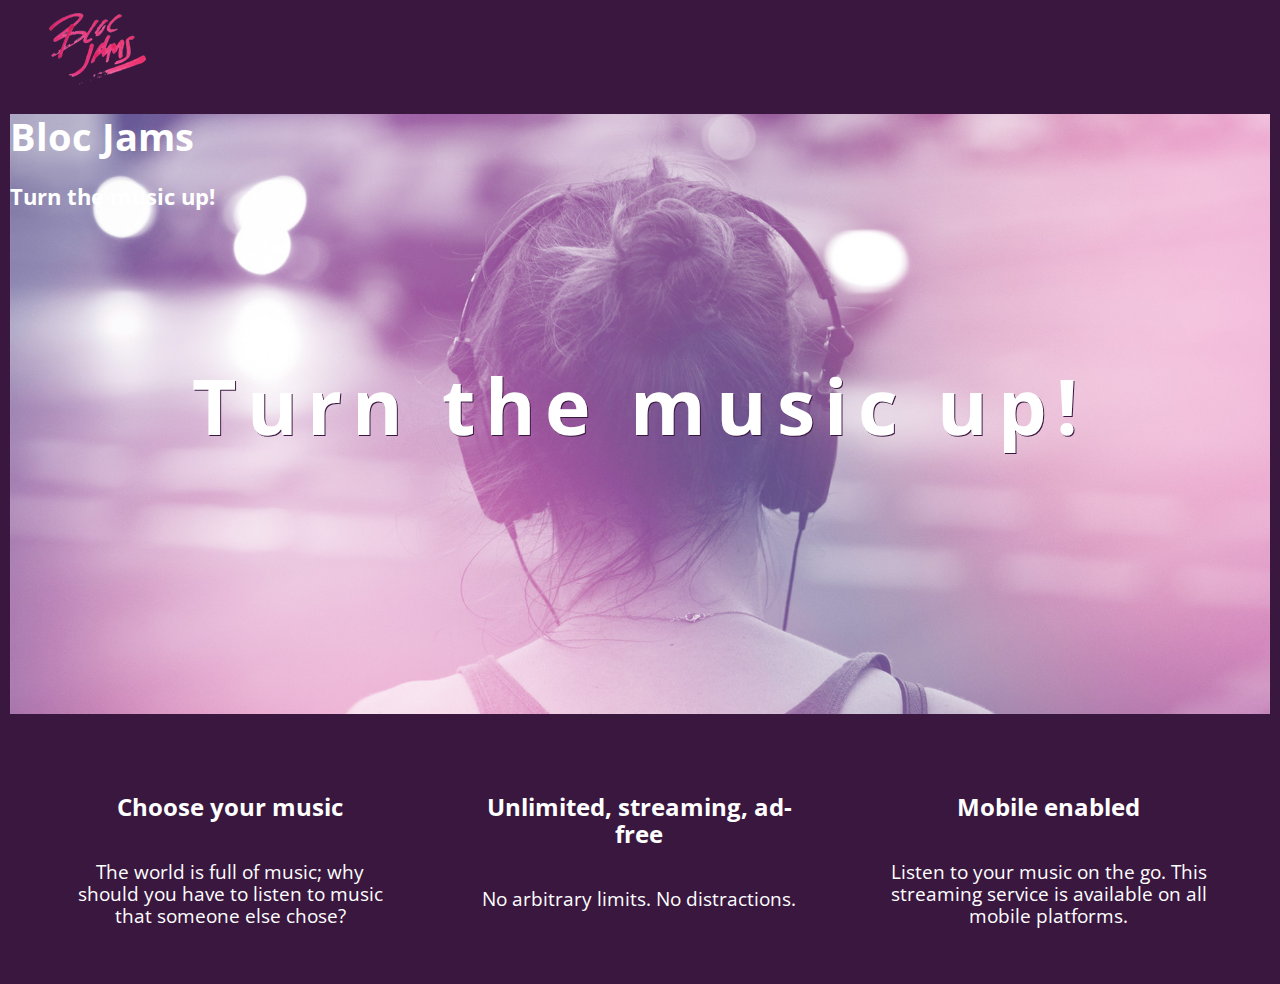
==== index.html @ f128c245 "Checkpoint 4 responsiveness: completed" ====
<!DOCTYPE html>
 <html>
     <head>
         <title>Bloc Jams</title>
         <meta name="viewport" content="width=device-width, initial-scale=1">
         <link rel="stylesheet" type="text/css" href="http://fonts.googleapis.com/css?family=Open+Sans:400,800,600,700,300">
         <link rel="stylesheet" type="text/css" href="http://code.ionicframework.com/ionicons/2.0.1/css/ionicons.min.css">
         <link rel="stylesheet" type="text/css" href="styles/normalize.css">
         <link rel="stylesheet" type="text/css" href="styles/main.css">
         <link rel="stylesheet" type="text/css" href="styles/landing.css">
     </head>
     <body class="landing">
         <nav class="navbar"> <!-- navigation bar -->
             <img src="assets/images/bloc_jams_logo.png"    alt="bloc jams logo"    class="logo"
         </nav>
         <section class="hero-content"> <!-- hero content -->
             <h1>Bloc Jams</h1>
             <h3>Turn the music up!</h3>
             <h1 class="hero-title">Turn the music up!</h1>
         </section>
         <section class="selling-points container"> <!-- selling points -->
             <div class="point column third">
                 <span class="ion-music-note"></span>
                 <h5 class="point-title">Choose your music</h5>
                 <p class="point-description">The world is full of music; why should you have to listen to music that someone else chose?</p>
             </div>
             <div class="point column third">
                 <span class="ion-radio-waves"></span>
                 <h5 class="point-title">Unlimited, streaming, ad-free</h5>
                 <p class="point-description">No arbitrary limits. No distractions.</p>
             </div>
             <div class="point column third">
                 <span class="ion-iphone"></span>
                 <h5 class="point-title">Mobile enabled</h5>
                 <p class="point-description">Listen to your music on the go. This streaming service is available on all mobile platforms.</p>
             </div>
         </section>
     </body>
 </html>
---- styles/main.css ----
*, *::before, *::after {
    -moz-box-sizing: border-box;
    -webkit-box-sizing: border-box;
    box-sizing: border-box;
}

html {
    height: 100%; /* makes sure our HTML takes up 100% of the browser window */
    font-size: 100%;
}

body {
    font-family: 'Open Sans';   /* sets our font to the "Open Sans" typeface */
    color: white;               /* sets the text color to white */
    min-height: 100%;           /* says the height of the body must be, at minimum, 100% of the window */
}

.navbar {
    padding: 0.5rem;
    background-color: rbg(101,18,95);
}

.navbar .logo {
    position: relative; /* positioning will be explained in a resource */
    left: 2rem;
}

.container {
    margin: 0 auto;
    max-width: 64rem;
}

/* Medium and small screens (640px) */
@media (min-width: 640px) {
    html { font-size: 112%; }
    
    .column {
        float: left;
        padding-left: 1rem;
        padding-right: 1rem;
    }
    
    .column.full { width: 100%; }
    .column.two-thirds { width: 66.7%; }
    .column.half { width: 50%; }
    .column.third { width: 33.3%; }
    .column.fourth { width: 25%; }
    .column.flow-opposite { float: right; }
}

/* Large screens (1024px) */
@media (min-width: 1024px) {
    html { font-size: 120%; }
    /* Style information will go here */
}
---- styles/landing.css ----
body.landing {
    background-color: rgb(58,23,63);    /* sets the background color to an RBG value (see below) */
}

.hero-content {
    position: relative; /* positioning will be explained in a resource */
    min-height: 600px;  /* hero content element must be _at least_ 600 pixels */
    background-image: url(../assets/images/bloc_jams_bg.jpg);
    background-repeat: no-repeat;
    background-position: center center;
    background-size: cover;
}

.hero-content .hero-title {
    position: absolute;             /* positioning will be explained in a resource */
    top: 40%;                       /* positioning will be explained in a resource */
    -webkit-transform: translateY(-50%);
    -moz-transform: translateY(-50%);
    -ms-transform: translateY(-50%);
    transform: translateY(-50%);
    width: 100%;                    /* makes sure the title inhabits the full width of its container */
    text-align: center;             /* aligns text in the horizontal center of the element */
    font-size: 4rem;                /* specifies the size of the font in the root em units */
    font-weight: 300:               /* makes the font thinner or lighter weight */
    text-transform: uppercase;      /* transforms the text to be all uppercase lettering */
    letter-spacing: 0.5rem;         /* puts 0.5 root ems worth of space between each letter */
    text-shadow: 1px 1px 0px rgb(58,23,63); /* creates a shadow underneath the text for readability over the image */
}

.selling-points {
    position: relative;
}

.point {
    position: relative;
    padding: 2rem;
    text-align: center;
}

.point .point-title {
    font-size: 1.25rem;
}

.ion-music-note,
.ion-radio-waves,
.ion-iphone {
    color: rgb(233,50,117);
    font-size: 5rem;
}
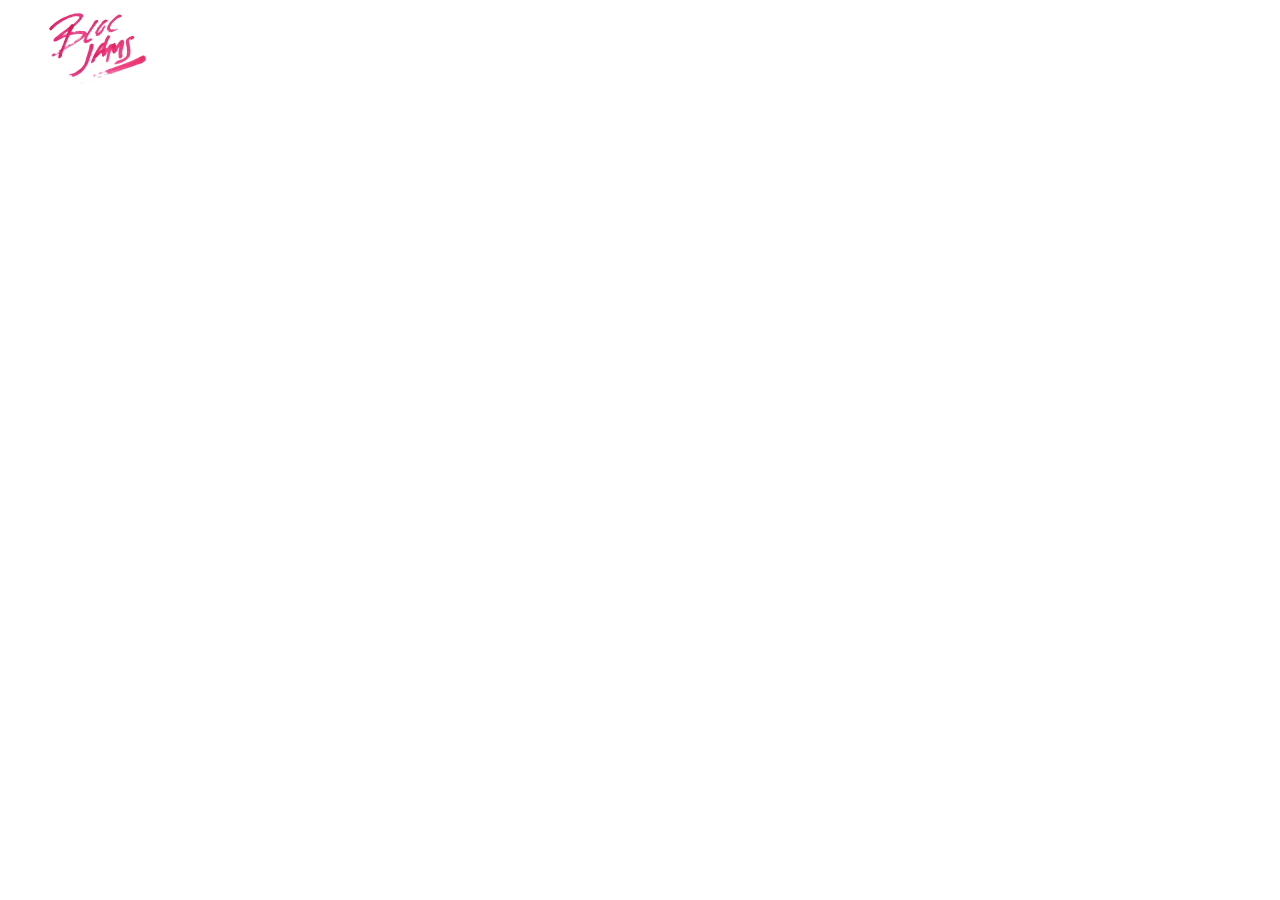
==== commit 29aadd1a: "Checkpoint 3 styles: completed index.html update" ====
--- a/index.html
+++ b/index.html
@@ -2,34 +2,30 @@
  <html>
      <head>
          <title>Bloc Jams</title>
-         <meta name="viewport" content="width=device-width, initial-scale=1">
          <link rel="stylesheet" type="text/css" href="http://fonts.googleapis.com/css?family=Open+Sans:400,800,600,700,300">
          <link rel="stylesheet" type="text/css" href="http://code.ionicframework.com/ionicons/2.0.1/css/ionicons.min.css">
          <link rel="stylesheet" type="text/css" href="styles/normalize.css">
          <link rel="stylesheet" type="text/css" href="styles/main.css">
-         <link rel="stylesheet" type="text/css" href="styles/landing.css">
      </head>
      <body class="landing">
          <nav class="navbar"> <!-- navigation bar -->
-             <img src="assets/images/bloc_jams_logo.png"    alt="bloc jams logo"    class="logo"
+             <img src="assets/images/bloc_jams_logo.png"    alt="bloc jams logo"    class="logo">
          </nav>
          <section class="hero-content"> <!-- hero content -->
-             <h1>Bloc Jams</h1>
-             <h3>Turn the music up!</h3>
              <h1 class="hero-title">Turn the music up!</h1>
          </section>
-         <section class="selling-points container"> <!-- selling points -->
-             <div class="point column third">
+         <section class="selling-points"> <!-- selling points -->
+             <div class="point">
                  <span class="ion-music-note"></span>
                  <h5 class="point-title">Choose your music</h5>
                  <p class="point-description">The world is full of music; why should you have to listen to music that someone else chose?</p>
              </div>
-             <div class="point column third">
+             <div class="point">
                  <span class="ion-radio-waves"></span>
                  <h5 class="point-title">Unlimited, streaming, ad-free</h5>
                  <p class="point-description">No arbitrary limits. No distractions.</p>
              </div>
-             <div class="point column third">
+             <div class="point">
                  <span class="ion-iphone"></span>
                  <h5 class="point-title">Mobile enabled</h5>
                  <p class="point-description">Listen to your music on the go. This streaming service is available on all mobile platforms.</p>
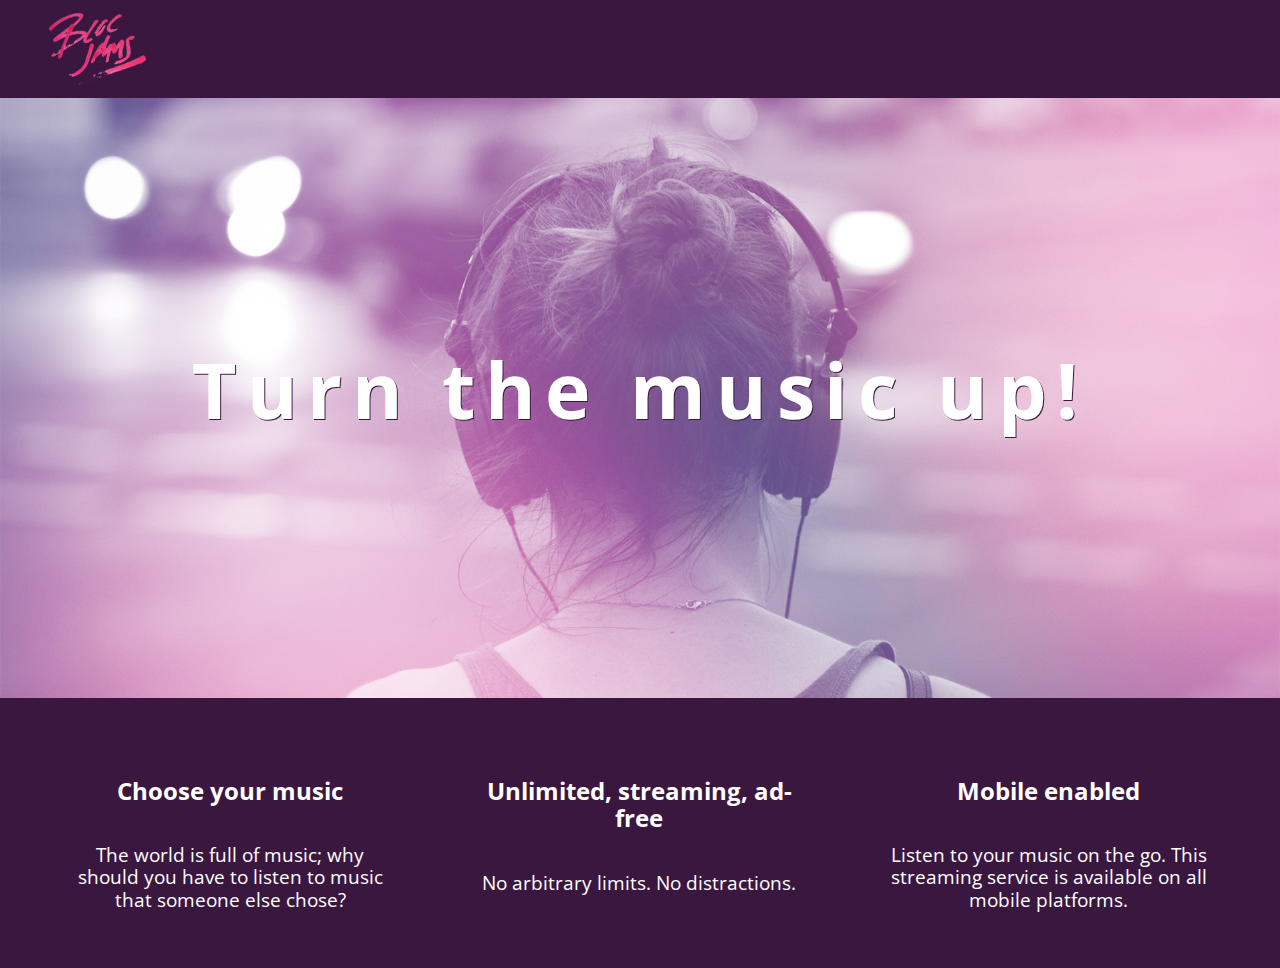
==== commit c0846e6e: "Merge branch 'checkpoint-3-styles' corrected img and h1 tags and remove h3 tag" ====
--- a/index.html
+++ b/index.html
@@ -2,10 +2,12 @@
  <html>
      <head>
          <title>Bloc Jams</title>
+         <meta name="viewport" content="width=device-width, initial-scale=1">
          <link rel="stylesheet" type="text/css" href="http://fonts.googleapis.com/css?family=Open+Sans:400,800,600,700,300">
          <link rel="stylesheet" type="text/css" href="http://code.ionicframework.com/ionicons/2.0.1/css/ionicons.min.css">
          <link rel="stylesheet" type="text/css" href="styles/normalize.css">
          <link rel="stylesheet" type="text/css" href="styles/main.css">
+         <link rel="stylesheet" type="text/css" href="styles/landing.css">
      </head>
      <body class="landing">
          <nav class="navbar"> <!-- navigation bar -->
@@ -14,18 +16,18 @@
          <section class="hero-content"> <!-- hero content -->
              <h1 class="hero-title">Turn the music up!</h1>
          </section>
-         <section class="selling-points"> <!-- selling points -->
-             <div class="point">
+         <section class="selling-points container"> <!-- selling points -->
+             <div class="point column third">
                  <span class="ion-music-note"></span>
                  <h5 class="point-title">Choose your music</h5>
                  <p class="point-description">The world is full of music; why should you have to listen to music that someone else chose?</p>
              </div>
-             <div class="point">
+             <div class="point column third">
                  <span class="ion-radio-waves"></span>
                  <h5 class="point-title">Unlimited, streaming, ad-free</h5>
                  <p class="point-description">No arbitrary limits. No distractions.</p>
              </div>
-             <div class="point">
+             <div class="point column third">
                  <span class="ion-iphone"></span>
                  <h5 class="point-title">Mobile enabled</h5>
                  <p class="point-description">Listen to your music on the go. This streaming service is available on all mobile platforms.</p>
--- a/styles/landing.css
+++ b/styles/landing.css
@@ -0,0 +1,49 @@
+body.landing {
+    background-color: rgb(58,23,63);    /* sets the background color to an RBG value (see below) */
+}
+
+.hero-content {
+    position: relative; /* positioning will be explained in a resource */
+    min-height: 600px;  /* hero content element must be _at least_ 600 pixels */
+    background-image: url(../assets/images/bloc_jams_bg.jpg);
+    background-repeat: no-repeat;
+    background-position: center center;
+    background-size: cover;
+}
+
+.hero-content .hero-title {
+    position: absolute;             /* positioning will be explained in a resource */
+    top: 40%;                       /* positioning will be explained in a resource */
+    -webkit-transform: translateY(-50%);
+    -moz-transform: translateY(-50%);
+    -ms-transform: translateY(-50%);
+    transform: translateY(-50%);
+    width: 100%;                    /* makes sure the title inhabits the full width of its container */
+    text-align: center;             /* aligns text in the horizontal center of the element */
+    font-size: 4rem;                /* specifies the size of the font in the root em units */
+    font-weight: 300:               /* makes the font thinner or lighter weight */
+    text-transform: uppercase;      /* transforms the text to be all uppercase lettering */
+    letter-spacing: 0.5rem;         /* puts 0.5 root ems worth of space between each letter */
+    text-shadow: 1px 1px 0px rgb(58,23,63); /* creates a shadow underneath the text for readability over the image */
+}
+
+.selling-points {
+    position: relative;
+}
+
+.point {
+    position: relative;
+    padding: 2rem;
+    text-align: center;
+}
+
+.point .point-title {
+    font-size: 1.25rem;
+}
+
+.ion-music-note,
+.ion-radio-waves,
+.ion-iphone {
+    color: rgb(233,50,117);
+    font-size: 5rem;
+}
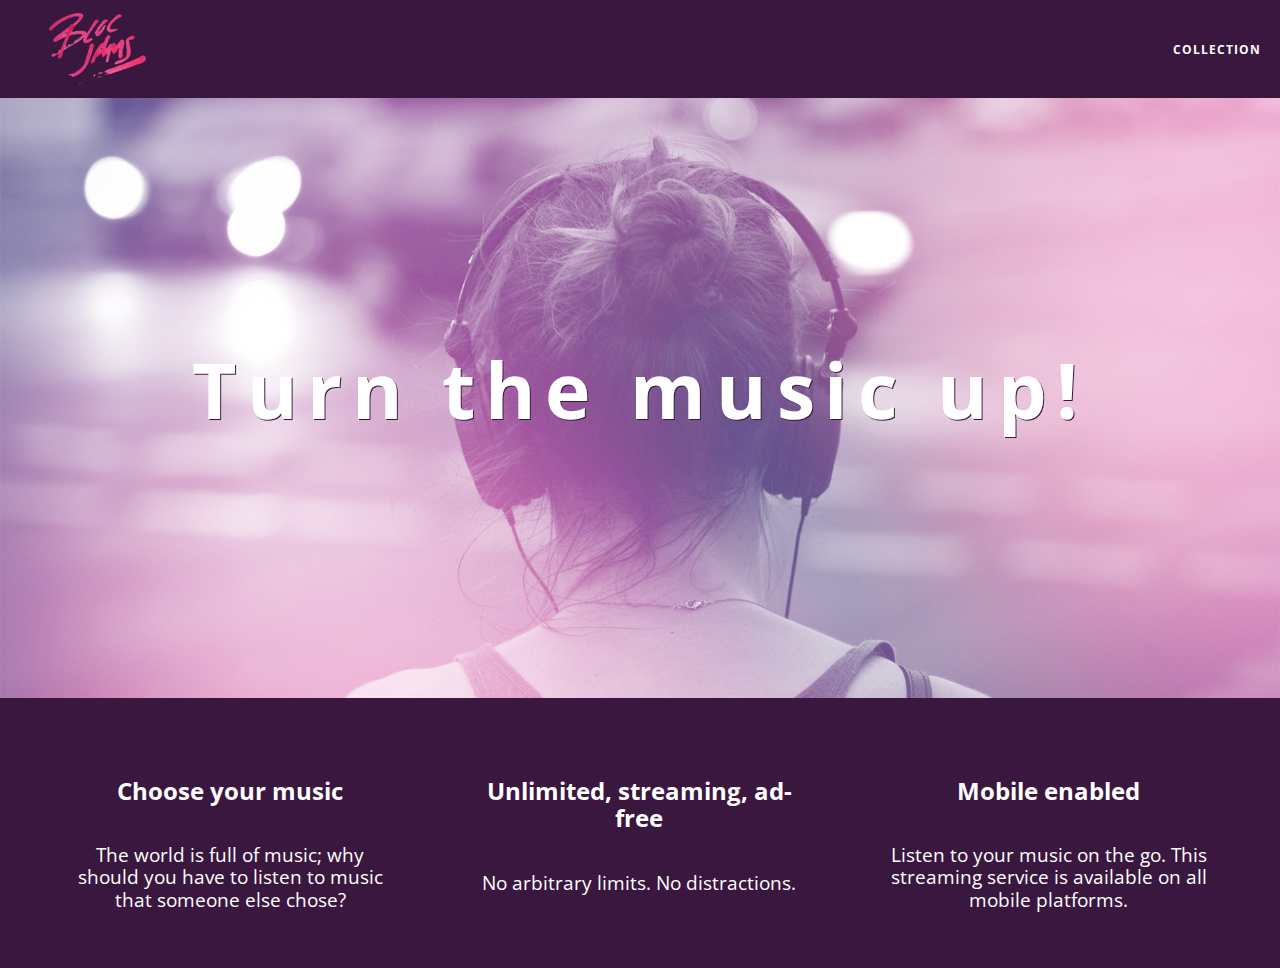
==== commit ba7d7fbb: "Checkpoint 5 collection: update completed" ====
--- a/index.html
+++ b/index.html
@@ -11,12 +11,17 @@
      </head>
      <body class="landing">
          <nav class="navbar"> <!-- navigation bar -->
-             <img src="assets/images/bloc_jams_logo.png"    alt="bloc jams logo"    class="logo">
+             <a href="index.html" class="logo">
+                <img src="assets/images/bloc_jams_logo.png" alt="bloc jams logo">
+             </a>
+             <div class="links-container">
+                <a href="collection.html" class="navbar-link">collection</a>
+             </div>         
          </nav>
          <section class="hero-content"> <!-- hero content -->
              <h1 class="hero-title">Turn the music up!</h1>
          </section>
-         <section class="selling-points container"> <!-- selling points -->
+         <section class="selling-points container clearfix"> <!-- selling points -->
              <div class="point column third">
                  <span class="ion-music-note"></span>
                  <h5 class="point-title">Choose your music</h5>
--- a/styles/main.css
+++ b/styles/main.css
@@ -16,13 +16,57 @@
 }
 
 .navbar {
+    position: relative;
     padding: 0.5rem;
-    background-color: rbg(101,18,95);
+    /* #1 */
+    background-color: rbga(101,18,95,0.5);
+    /* #2 */
+    z-index: 1;
 }
 
 .navbar .logo {
     position: relative; /* positioning will be explained in a resource */
     left: 2rem;
+    cursor: pointer; /* produces the finger-pointer icon when you hover over the logo */
+}
+
+.navbar .links-container {
+    display: table;
+    position: absolute;
+    top: 0;
+    right: 0;
+    height: 100px;
+    color: white;
+    /* #3 */
+    text-decoration: none;
+}
+
+.links-container .navbar-link {
+    display: table-cell;
+    position: relative;
+    height: 100%;
+    padding-left: 1rem;
+    padding-right: 1rem;
+    /* #4 */
+    vertical-align: middle;
+    color: white;
+    font-size: 0.625rem;
+    letter-spacing: 0.05rem;
+    font-weight: 700;
+    text-transform: uppercase;
+    /* #3 */
+    text-decoration: none;
+    cursor: pointer;
+}
+
+/* #5 */
+.links-container .navbar-link:hover {
+    color: rgb(123,50,117);
+}
+
+.links-container .navbar-link:active {
+    color: rbg(233,50,117);
+    background-color: white;
 }
 
 .container {
@@ -54,3 +98,12 @@
     /* Style information will go here */
 }
 
+.clearfix::before,
+.clearfix::after {
+    content: " ";
+    display: table;
+}
+
+.clearfix::after {
+    clear: both;
+}
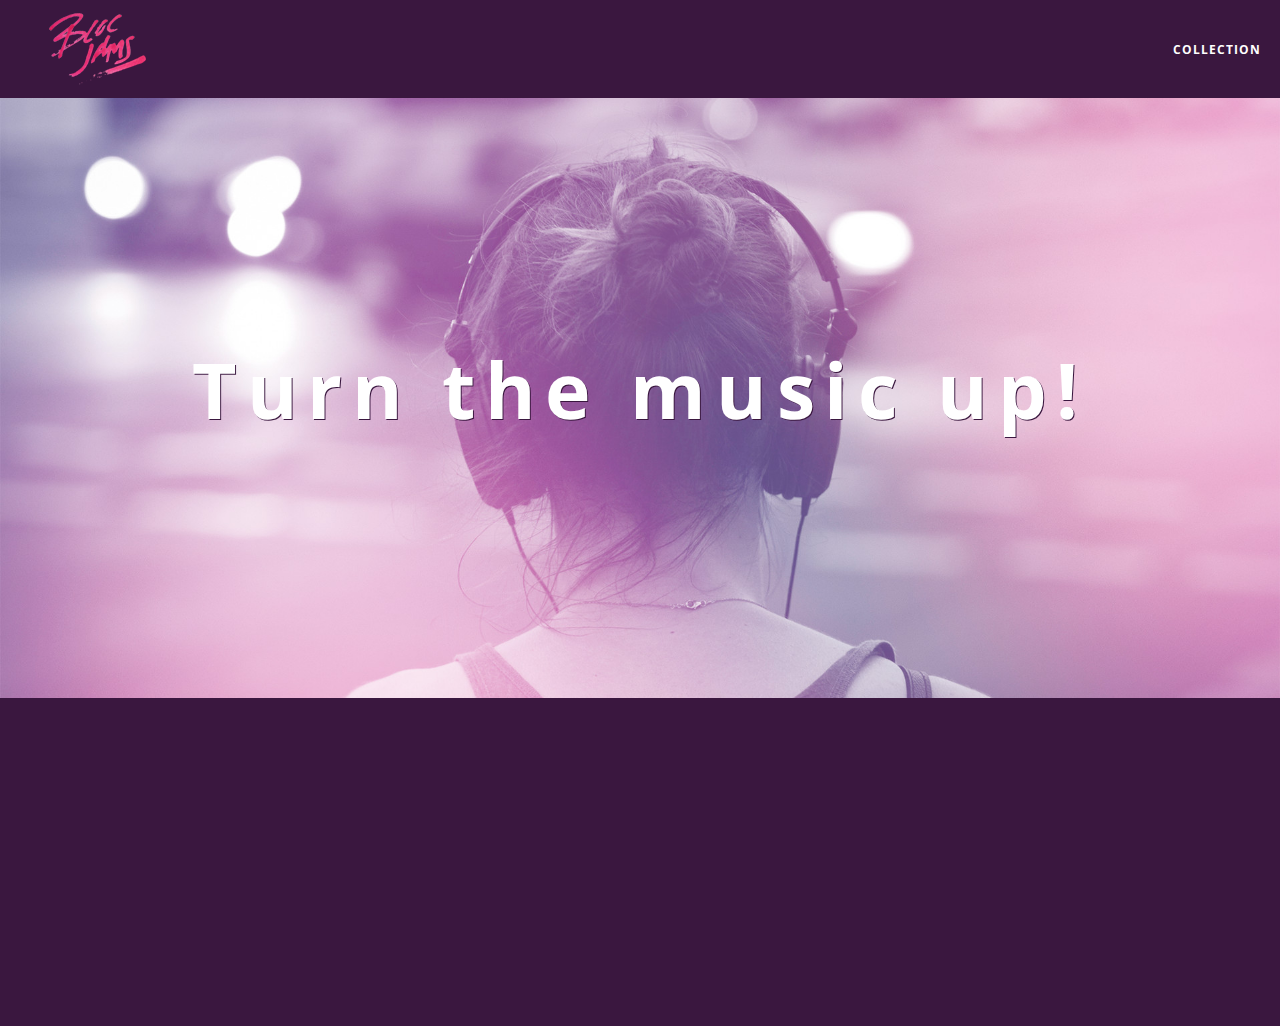
==== commit 9ebaf09c: "Checkpoint 8 animation: update completed" ====
--- a/index.html
+++ b/index.html
@@ -38,5 +38,6 @@
                  <p class="point-description">Listen to your music on the go. This streaming service is available on all mobile platforms.</p>
              </div>
          </section>
+         <script src="scripts/landing.js"></script>
      </body>
  </html>--- a/styles/main.css
+++ b/styles/main.css
@@ -64,14 +64,13 @@
     color: rgb(123,50,117);
 }
 
-.links-container .navbar-link:active {
-    color: rbg(233,50,117);
-    background-color: white;
-}
-
 .container {
     margin: 0 auto;
     max-width: 64rem;
+}
+
+.container.narrow {
+    max-width: 56rem;
 }
 
 /* Medium and small screens (640px) */
--- a/styles/landing.css
+++ b/styles/landing.css
@@ -35,6 +35,16 @@
     position: relative;
     padding: 2rem;
     text-align: center;
+    opacity: 0;
+    -webkit-transform: scaleX(0.9) translateY(3rem);
+    -moz-transform: scaleX(0.9) translateY(3rem);
+    transform: scaleX(0.9) translateY(3rem);
+    -webkit-transition: all 0.25s ease-in-out;
+    -moz-transition: all 0.25s ease-in-out;
+    transition: all 0.25s ease-in-out;
+    -webkit-transition-delay: 0.2s;
+    -moz-transition-delay: 0.2s;
+    transition-delay: 0.2s;
 }
 
 .point .point-title {
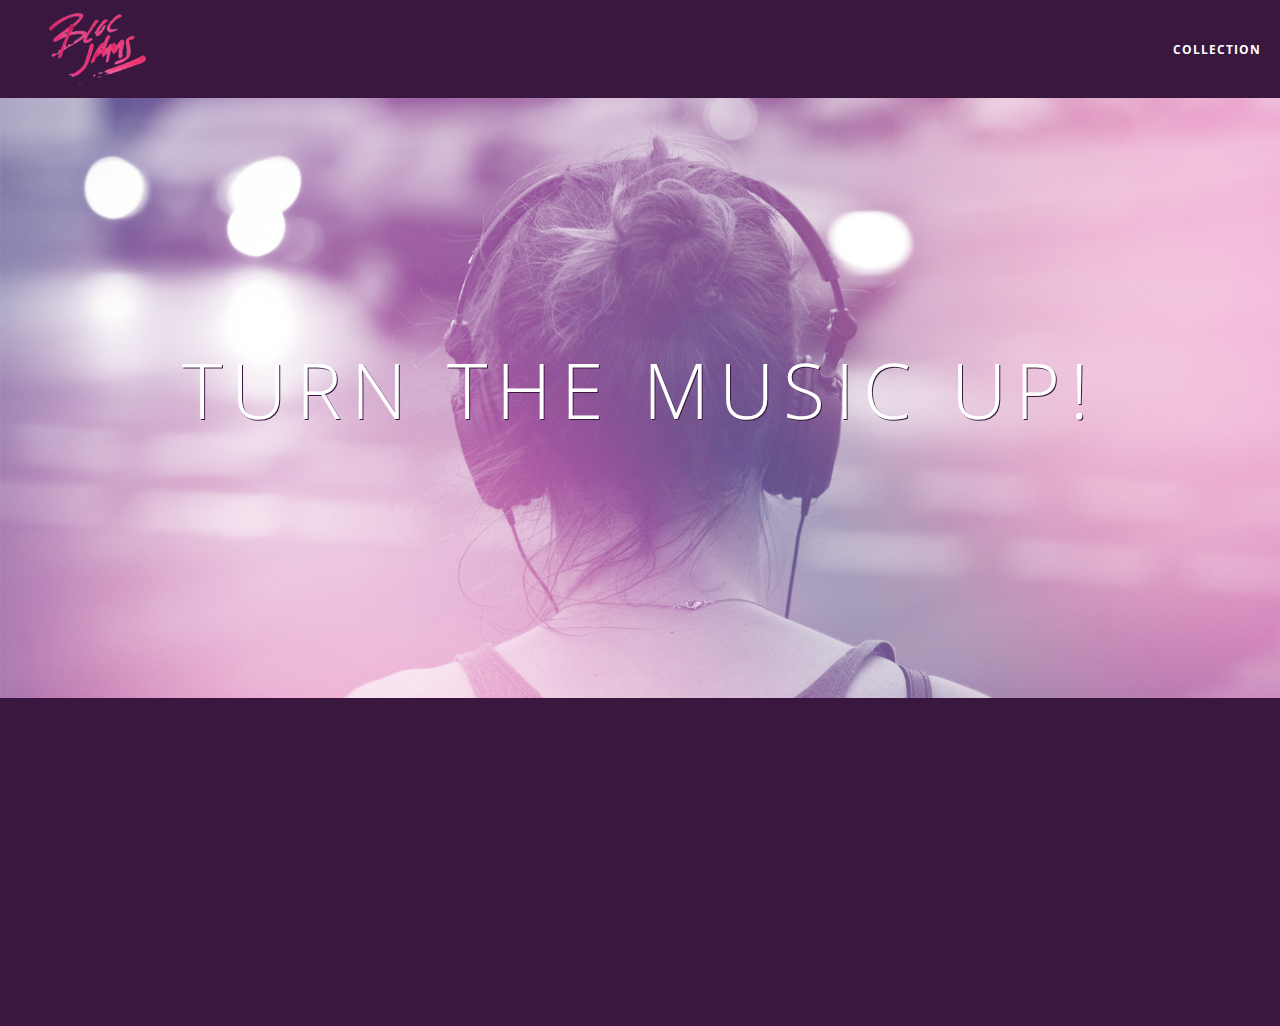
==== commit 8f667720: "Assignment 9 events: completed" ====
--- a/index.html
+++ b/index.html
@@ -38,6 +38,7 @@
                  <p class="point-description">Listen to your music on the go. This streaming service is available on all mobile platforms.</p>
              </div>
          </section>
+         <script src="scripts/utilities.js"></script>
          <script src="scripts/landing.js"></script>
      </body>
  </html>--- a/styles/landing.css
+++ b/styles/landing.css
@@ -21,7 +21,7 @@
     width: 100%;                    /* makes sure the title inhabits the full width of its container */
     text-align: center;             /* aligns text in the horizontal center of the element */
     font-size: 4rem;                /* specifies the size of the font in the root em units */
-    font-weight: 300:               /* makes the font thinner or lighter weight */
+    font-weight: 300;               /* makes the font thinner or lighter weight */
     text-transform: uppercase;      /* transforms the text to be all uppercase lettering */
     letter-spacing: 0.5rem;         /* puts 0.5 root ems worth of space between each letter */
     text-shadow: 1px 1px 0px rgb(58,23,63); /* creates a shadow underneath the text for readability over the image */
@@ -45,6 +45,11 @@
     -webkit-transition-delay: 0.2s;
     -moz-transition-delay: 0.2s;
     transition-delay: 0.2s;
+/*
+    -webkit-transition-duration: 4s;
+    -moz-transition-duration: 4s;
+    transition-duration: 4s;
+*/
 }
 
 .point .point-title {
